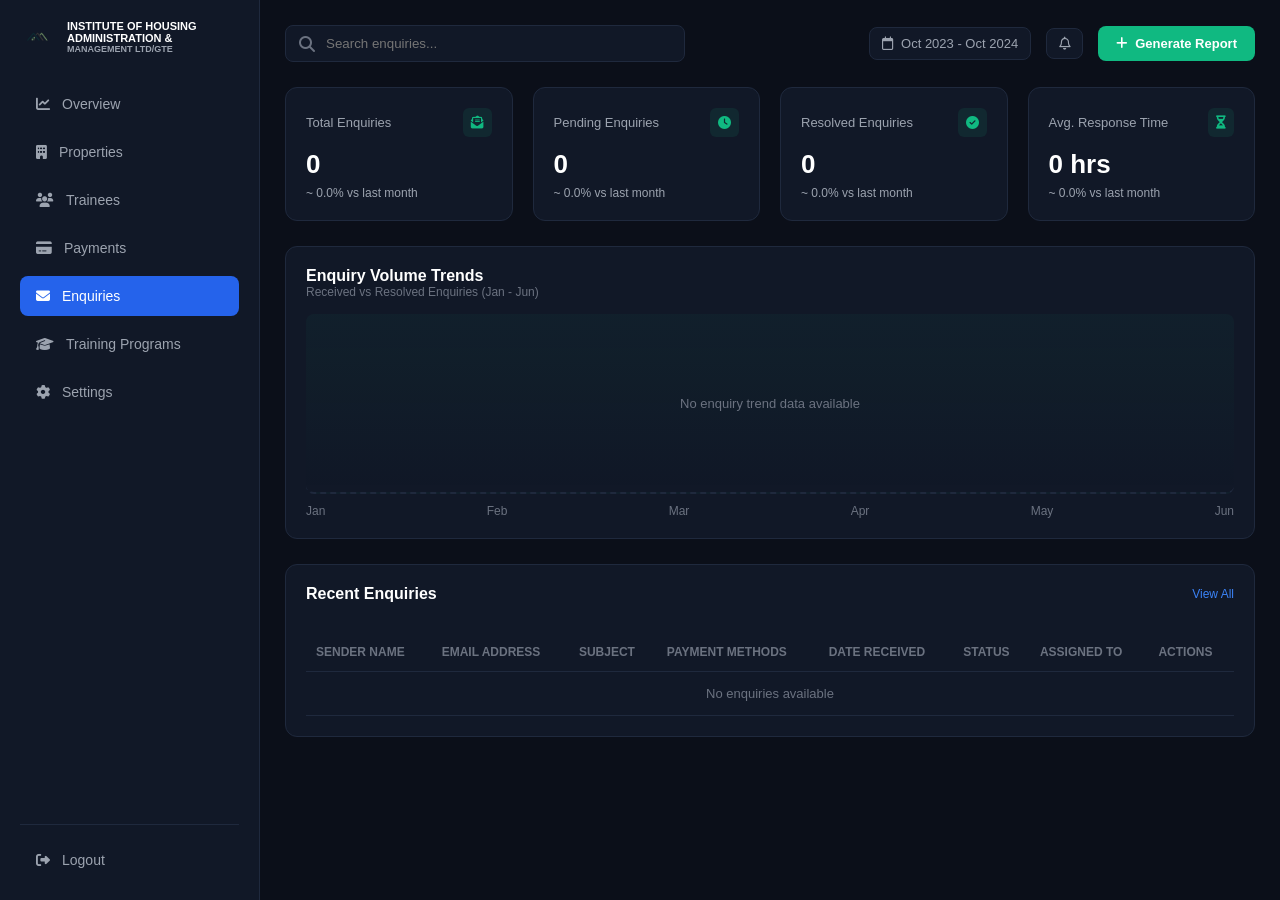
==== enquirydashboard.html @ 97b6db3e "ihouse_admin" ====
<!DOCTYPE html>
<html lang="en">
<head>
    <meta charset="UTF-8">
    <meta name="viewport" content="width=device-width, initial-scale=1.0">
    <title>Enquiry Dashboard</title>
    <link rel="stylesheet" href="enquiry.css">
    <!-- FontAwesome Icons -->
    <link rel="stylesheet" href="https://cdnjs.cloudflare.com/ajax/libs/font-awesome/6.4.0/css/all.min.css">
   
</head>
<body>

    <!-- SIDEBAR -->
    <aside class="sidebar">
        <a href="#" class="logo">
            <span>
                <img src="image/original logo.png" alt="Institute Logo">
            </span>
            <span>
                INSTITUTE OF HOUSING ADMINISTRATION <span>& </span>
                <small>MANAGEMENT LTD/GTE</small>
            </span>
        </a>

        <nav class="sidebar-nav">
            <a href="overviewdashboard.html">
                <i class="fa-solid fa-chart-line"></i>
                <span>Overview</span>
            </a>

            <a href="propertymgtdashboard.html">
                <i class="fa-solid fa-building"></i>
                <span>Properties</span>
            </a>

            <a href="traineesdashboard.html">
                <i class="fa-solid fa-users"></i>
                <span>Trainees</span>
            </a>

            <a href="paymentdashboard.html">
                <i class="fa-solid fa-credit-card"></i>
                <span>Payments</span>
            </a>

            <a href="enquirydashboard.html" class="active">
                <i class="fa-solid fa-envelope"></i>
                <span>Enquiries</span>
            </a>

            <a href="trainingprogramdashboard.html">
                <i class="fa-solid fa-graduation-cap"></i>
                <span>Training Programs</span>
            </a>

            <a href="settings.html">
                <i class="fa-solid fa-gear"></i>
                <span>Settings</span>
            </a>
        </nav>

        <div class="sidebar-bottom">
            <a href="#">
                <i class="fa-solid fa-right-from-bracket"></i>
                <span>Logout</span>
            </a>
        </div>
    </aside>

    <!-- MAIN CONTENT AREA -->
    <main class="main-content">
        
        <!-- TOP BAR -->
        <div class="top-bar">
            <div class="search-box">
                <i class="fa-solid fa-magnifying-glass"></i>
                <input type="text" placeholder="Search enquiries...">
            </div>
            <div class="top-actions">
                <div class="date-badge">
                    <i class="fa-regular fa-calendar"></i>
                    <span>Oct 2023 - Oct 2024</span>
                </div>
                <button class="icon-btn"><i class="fa-regular fa-bell"></i></button>
                <button class="primary-btn">
                    <i class="fa-solid fa-plus"></i>
                    <span>Generate Report</span>
                </button>
            </div>
        </div>

        <!-- METRICS CARDS (4 Enquiry Details with 0 values) -->
        <div class="metrics-grid">
            <div class="card">
                <div class="card-header">
                    <span>Total Enquiries</span>
                    <i class="fa-solid fa-envelope-open-text"></i>
                </div>
                <div class="card-value">0</div>
                <div class="card-subtext">~ 0.0% vs last month</div>
            </div>

            <div class="card">
                <div class="card-header">
                    <span>Pending Enquiries</span>
                    <i class="fa-solid fa-clock"></i>
                </div>
                <div class="card-value">0</div>
                <div class="card-subtext">~ 0.0% vs last month</div>
            </div>

            <div class="card">
                <div class="card-header">
                    <span>Resolved Enquiries</span>
                    <i class="fa-solid fa-circle-check"></i>
                </div>
                <div class="card-value">0</div>
                <div class="card-subtext">~ 0.0% vs last month</div>
            </div>

            <div class="card">
                <div class="card-header">
                    <span>Avg. Response Time</span>
                    <i class="fa-solid fa-hourglass-half"></i>
                </div>
                <div class="card-value">0 hrs</div>
                <div class="card-subtext">~ 0.0% vs last month</div>
            </div>
        </div>

        <!-- MIDDLE SECTION (TREND CHART ONLY) -->
        <div class="middle-grid">
            <div class="card chart-card">
                <div class="chart-header-flex">
                    <div>
                        <div class="chart-title">Enquiry Volume Trends</div>
                        <div class="chart-subtitle">Received vs Resolved Enquiries (Jan - Jun)</div>
                    </div>
                </div>
                <div class="chart-placeholder">
                    No enquiry trend data available
                </div>
                <div class="chart-labels">
                    <span>Jan</span><span>Feb</span><span>Mar</span><span>Apr</span><span>May</span><span>Jun</span>
                </div>
            </div>
        </div>

        <!-- LOWER SECTION (ENQUIRY TABLE WITH PAYMENT METHODS) -->
        <div class="card">
            <div class="chart-header-flex">
                <div class="chart-title">Recent Enquiries</div>
                <a href="#" style="color: #3b82f6; font-size: 12px; text-decoration: none;">View All</a>
            </div>
            <div class="table-responsive">
                <table class="table-container">
                    <thead>
                        <tr>
                            <th>Sender Name</th>
                            <th>Email Address</th>
                            <th>Subject</th>
                            <th>Payment Methods</th>
                            <th>Date Received</th>
                            <th>Status</th>
                            <th>Assigned To</th>
                            <th>Actions</th>
                        </tr>
                    </thead>
                    <tbody>
                        <tr>
                            <td colspan="8">No enquiries available</td>
                        </tr>
                    </tbody>
                </table>
            </div>
        </div>

    </main>

</body>
</html>
---- enquiry.css ----
* {
            margin: 0;
            padding: 0;
            box-sizing: border-box;
            font-family: 'Segoe UI', Tahoma, Geneva, Verdana, sans-serif;
        }

        body {
            background-color: #0b0f19;
            color: #ffffff;
            display: flex;
            min-height: 100vh;
        }

        /* --- SIDEBAR --- */
        .sidebar {
            width: 260px;
            background-color: #111827;
            padding: 20px;
            display: flex;
            flex-direction: column;
            justify-content: space-between;
            border-right: 1px solid #1f293d;
            flex-shrink: 0;
        }

        .logo {
            display: flex;
            align-items: center;
            gap: 12px;
            text-decoration: none;
            color: #ffffff;
            font-size: 11px;
            font-weight: 600;
            margin-bottom: 30px;
        }

        .logo img {
            width: 35px;
            height: auto;
        }

        .logo small {
            font-size: 9px;
            color: #9ca3af;
            display: block;
        }

        .sidebar-nav {
            display: flex;
            flex-direction: column;
            gap: 8px;
            flex-grow: 1;
        }

        .sidebar-nav a, .sidebar-bottom a {
            display: flex;
            align-items: center;
            gap: 12px;
            color: #9ca3af;
            text-decoration: none;
            padding: 12px 16px;
            border-radius: 8px;
            font-size: 14px;
            font-weight: 500;
            transition: all 0.2s ease;
        }

        .sidebar-nav a:hover, .sidebar-bottom a:hover {
            background-color: #1f293d;
            color: #ffffff;
        }

        .sidebar-nav a.active {
            background-color: #2563eb;
            color: #ffffff;
        }

        .sidebar-bottom {
            border-top: 1px solid #1f293d;
            padding-top: 15px;
        }

        /* --- MAIN CONTENT AREA --- */
        .main-content {
            flex-grow: 1;
            padding: 25px;
            overflow-y: auto;
            background-color: #0b0f19;
        }

        /* --- TOP BAR --- */
        .top-bar {
            display: flex;
            justify-content: space-between;
            align-items: center;
            margin-bottom: 25px;
            gap: 20px;
        }

        .search-box {
            position: relative;
            flex-grow: 1;
            max-width: 400px;
        }

        .search-box i {
            position: absolute;
            left: 14px;
            top: 50%;
            transform: translateY(-50%);
            color: #6b7280;
        }

        .search-box input {
            width: 100%;
            padding: 10px 15px 10px 40px;
            background-color: #111827;
            border: 1px solid #1f293d;
            border-radius: 8px;
            color: #ffffff;
            outline: none;
        }

        .top-actions {
            display: flex;
            align-items: center;
            gap: 15px;
        }

        .date-badge, .icon-btn {
            background-color: #111827;
            border: 1px solid #1f293d;
            padding: 8px 12px;
            border-radius: 8px;
            font-size: 13px;
            color: #9ca3af;
            display: flex;
            align-items: center;
            gap: 8px;
            cursor: pointer;
        }

        .primary-btn {
            background-color: #10b981;
            color: #ffffff;
            border: none;
            padding: 10px 18px;
            border-radius: 8px;
            font-weight: 600;
            font-size: 13px;
            cursor: pointer;
            display: flex;
            align-items: center;
            gap: 8px;
        }

        /* --- 4 METRICS CARDS (ZERO VALUES) --- */
        .metrics-grid {
            display: grid;
            grid-template-columns: repeat(4, 1fr);
            gap: 20px;
            margin-bottom: 25px;
        }

        .card {
            background-color: #111827;
            border: 1px solid #1f293d;
            border-radius: 12px;
            padding: 20px;
        }

        .card-header {
            display: flex;
            justify-content: space-between;
            align-items: center;
            color: #9ca3af;
            font-size: 13px;
            margin-bottom: 12px;
        }

        .card-header i {
            color: #10b981;
            background-color: rgba(16, 185, 129, 0.1);
            padding: 8px;
            border-radius: 6px;
        }

        .card-value {
            font-size: 26px;
            font-weight: 700;
            margin-bottom: 6px;
        }

        .card-subtext {
            font-size: 12px;
            color: #9ca3af;
        }

        /* --- DASHBOARD MIDDLE SECTION (TREND CHART ONLY) --- */
        .middle-grid {
            margin-bottom: 25px;
        }

        .chart-card {
            display: flex;
            flex-direction: column;
            justify-content: space-between;
        }

        .chart-header-flex {
            display: flex;
            justify-content: space-between;
            align-items: center;
            margin-bottom: 15px;
        }

        .chart-title {
            font-size: 16px;
            font-weight: 600;
        }

        .chart-subtitle {
            font-size: 12px;
            color: #6b7280;
        }

        .chart-placeholder {
            height: 180px;
            background: linear-gradient(180deg, rgba(16, 185, 129, 0.05) 0%, rgba(16, 185, 129, 0) 100%);
            border-bottom: 2px dashed #1f293d;
            border-radius: 8px;
            display: flex;
            align-items: center;
            justify-content: center;
            color: #6b7280;
            font-size: 13px;
        }

        .chart-labels {
            display: flex;
            justify-content: space-between;
            color: #6b7280;
            font-size: 12px;
            margin-top: 10px;
        }

        /* --- LOWER SECTION (ENQUIRY TABLE) --- */
        .table-responsive {
            width: 100%;
            overflow-x: auto;
        }

        .table-container {
            width: 100%;
            border-collapse: collapse;
            margin-top: 15px;
        }

        .table-container th {
            text-align: left;
            padding: 12px 10px;
            font-size: 12px;
            color: #6b7280;
            text-transform: uppercase;
            border-bottom: 1px solid #1f293d;
            white-space: nowrap;
        }

        .table-container td {
            padding: 14px 10px;
            font-size: 13px;
            color: #6b7280;
            text-align: center;
            border-bottom: 1px solid #1f293d;
        }

        @media (max-width: 1024px) {
            .metrics-grid {
                grid-template-columns: repeat(2, 1fr);
            }
        }
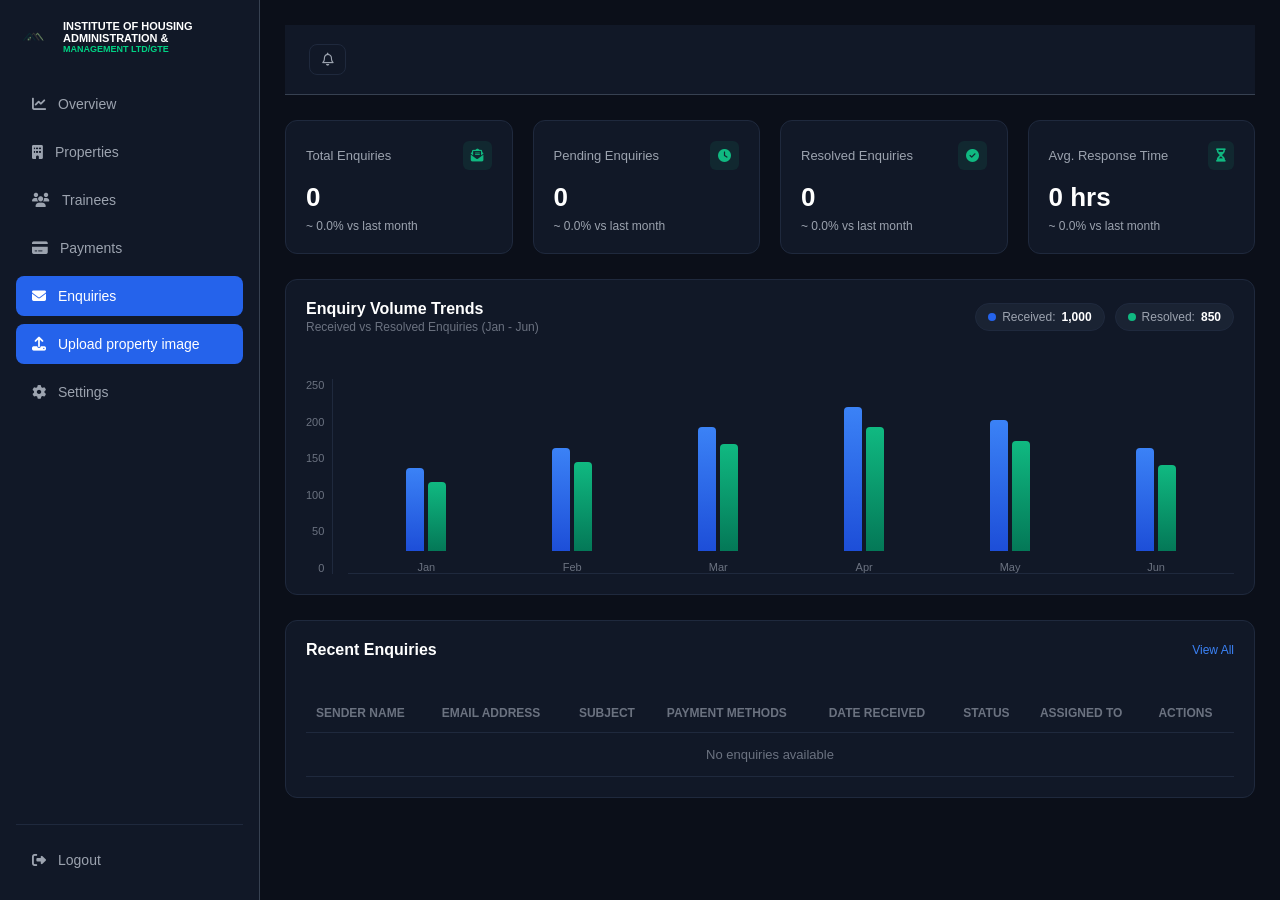
==== commit 9ddf9ef0: "Update dashboard files" ====
--- a/enquirydashboard.html
+++ b/enquirydashboard.html
@@ -1,5 +1,6 @@
 <!DOCTYPE html>
 <html lang="en">
+
 <head>
     <meta charset="UTF-8">
     <meta name="viewport" content="width=device-width, initial-scale=1.0">
@@ -7,8 +8,9 @@
     <link rel="stylesheet" href="enquiry.css">
     <!-- FontAwesome Icons -->
     <link rel="stylesheet" href="https://cdnjs.cloudflare.com/ajax/libs/font-awesome/6.4.0/css/all.min.css">
-   
+
 </head>
+
 <body>
 
     <!-- SIDEBAR -->
@@ -24,7 +26,7 @@
         </a>
 
         <nav class="sidebar-nav">
-            <a href="overviewdashboard.html">
+            <a href="index.html">
                 <i class="fa-solid fa-chart-line"></i>
                 <span>Overview</span>
             </a>
@@ -49,10 +51,12 @@
                 <span>Enquiries</span>
             </a>
 
-            <a href="trainingprogramdashboard.html">
-                <i class="fa-solid fa-graduation-cap"></i>
-                <span>Training Programs</span>
-            </a>
+
+            <a href="propertyupload.html" class="active">
+                <i class="fa-solid fa-upload"></i>
+                <span>Upload property image </span>
+            </a>
+
 
             <a href="settings.html">
                 <i class="fa-solid fa-gear"></i>
@@ -70,23 +74,27 @@
 
     <!-- MAIN CONTENT AREA -->
     <main class="main-content">
-        
+
         <!-- TOP BAR -->
         <div class="top-bar">
-            <div class="search-box">
-                <i class="fa-solid fa-magnifying-glass"></i>
-                <input type="text" placeholder="Search enquiries...">
-            </div>
+            <button class="mobile-menu-toggle" aria-label="Toggle Navigation">
+                <i class="fa-solid fa-bars"></i>
+            </button>
+
             <div class="top-actions">
-                <div class="date-badge">
+                <!-- <div class="date-badge">
                     <i class="fa-regular fa-calendar"></i>
                     <span>Oct 2023 - Oct 2024</span>
-                </div>
-                <button class="icon-btn"><i class="fa-regular fa-bell"></i></button>
-                <button class="primary-btn">
+                </div> -->
+
+                <button class="icon-btn">
+                    <i class="fa-regular fa-bell"></i>
+                </button>
+
+                <!-- <button class="primary-btn">
                     <i class="fa-solid fa-plus"></i>
                     <span>Generate Report</span>
-                </button>
+                </button> -->
             </div>
         </div>
 
@@ -130,6 +138,25 @@
         </div>
 
         <!-- MIDDLE SECTION (TREND CHART ONLY) -->
+        <!-- <div class="middle-grid">
+            <div class="card chart-card">
+                <div class="chart-header-flex">
+                    <div>
+                        <div class="chart-title">Enquiry Volume Trends</div>
+                        <div class="chart-subtitle">Received vs Resolved Enquiries (Jan - Jun)</div>
+                    </div>
+                </div>
+                <div class="chart-placeholder">
+                    No enquiry trend data available
+                </div>
+                <div class="chart-labels">
+                    <span>Jan</span><span>Feb</span><span>Mar</span><span>Apr</span><span>May</span><span>Jun</span>
+                </div>
+            </div>
+        </div> -->
+
+
+
         <div class="middle-grid">
             <div class="card chart-card">
                 <div class="chart-header-flex">
@@ -137,15 +164,129 @@
                         <div class="chart-title">Enquiry Volume Trends</div>
                         <div class="chart-subtitle">Received vs Resolved Enquiries (Jan - Jun)</div>
                     </div>
-                </div>
-                <div class="chart-placeholder">
-                    No enquiry trend data available
-                </div>
-                <div class="chart-labels">
-                    <span>Jan</span><span>Feb</span><span>Mar</span><span>Apr</span><span>May</span><span>Jun</span>
-                </div>
-            </div>
-        </div>
+
+                    <!-- Summary Badges -->
+                    <div class="chart-summary-pills">
+                        <div class="pill pill-received">
+                            <span class="pill-dot"></span>
+                            <span class="pill-label">Received:</span>
+                            <strong id="total-received-count">1,000</strong>
+                        </div>
+                        <div class="pill pill-resolved">
+                            <span class="pill-dot"></span>
+                            <span class="pill-label">Resolved:</span>
+                            <strong id="total-resolved-count">850</strong>
+                        </div>
+                    </div>
+                </div>
+
+                <!-- Custom Visual Bar Chart Container -->
+                <div class="chart-visual-container">
+                    <!-- Y-Axis Scales -->
+                    <div class="y-axis-labels">
+                        <span>250</span>
+                        <span>200</span>
+                        <span>150</span>
+                        <span>100</span>
+                        <span>50</span>
+                        <span>0</span>
+                    </div>
+
+                    <!-- Graph Area -->
+                    <div class="chart-bars-wrapper">
+                        <!-- JAN (120 Received / 100 Resolved) -->
+                        <div class="bar-group">
+                            <div class="bar-pair">
+                                <div class="bar bar-received" style="--bar-height: 48%;" title="Received: 120">
+                                    <span class="bar-tooltip">120</span>
+                                </div>
+                                <div class="bar bar-resolved" style="--bar-height: 40%;" title="Resolved: 100">
+                                    <span class="bar-tooltip">100</span>
+                                </div>
+                            </div>
+                            <span class="month-label">Jan</span>
+                        </div>
+
+                        <!-- FEB (150 Received / 130 Resolved) -->
+                        <div class="bar-group">
+                            <div class="bar-pair">
+                                <div class="bar bar-received" style="--bar-height: 60%;" title="Received: 150">
+                                    <span class="bar-tooltip">150</span>
+                                </div>
+                                <div class="bar bar-resolved" style="--bar-height: 52%;" title="Resolved: 130">
+                                    <span class="bar-tooltip">130</span>
+                                </div>
+                            </div>
+                            <span class="month-label">Feb</span>
+                        </div>
+
+                        <!-- MAR (180 Received / 155 Resolved) -->
+                        <div class="bar-group">
+                            <div class="bar-pair">
+                                <div class="bar bar-received" style="--bar-height: 72%;" title="Received: 180">
+                                    <span class="bar-tooltip">180</span>
+                                </div>
+                                <div class="bar bar-resolved" style="--bar-height: 62%;" title="Resolved: 155">
+                                    <span class="bar-tooltip">155</span>
+                                </div>
+                            </div>
+                            <span class="month-label">Mar</span>
+                        </div>
+
+                        <!-- APR (210 Received / 180 Resolved) -->
+                        <div class="bar-group">
+                            <div class="bar-pair">
+                                <div class="bar bar-received" style="--bar-height: 84%;" title="Received: 210">
+                                    <span class="bar-tooltip">210</span>
+                                </div>
+                                <div class="bar bar-resolved" style="--bar-height: 72%;" title="Resolved: 180">
+                                    <span class="bar-tooltip">180</span>
+                                </div>
+                            </div>
+                            <span class="month-label">Apr</span>
+                        </div>
+
+                        <!-- MAY (190 Received / 160 Resolved) -->
+                        <div class="bar-group">
+                            <div class="bar-pair">
+                                <div class="bar bar-received" style="--bar-height: 76%;" title="Received: 190">
+                                    <span class="bar-tooltip">190</span>
+                                </div>
+                                <div class="bar bar-resolved" style="--bar-height: 64%;" title="Resolved: 160">
+                                    <span class="bar-tooltip">160</span>
+                                </div>
+                            </div>
+                            <span class="month-label">May</span>
+                        </div>
+
+                        <!-- JUN (150 Received / 125 Resolved) -->
+                        <div class="bar-group">
+                            <div class="bar-pair">
+                                <div class="bar bar-received" style="--bar-height: 60%;" title="Received: 150">
+                                    <span class="bar-tooltip">150</span>
+                                </div>
+                                <div class="bar bar-resolved" style="--bar-height: 50%;" title="Resolved: 125">
+                                    <span class="bar-tooltip">125</span>
+                                </div>
+                            </div>
+                            <span class="month-label">Jun</span>
+                        </div>
+                    </div>
+                </div>
+            </div>
+        </div>
+
+
+
+
+
+
+
+
+
+
+
+
 
         <!-- LOWER SECTION (ENQUIRY TABLE WITH PAYMENT METHODS) -->
         <div class="card">
@@ -179,4 +320,65 @@
     </main>
 
 </body>
+
+
+<script>
+
+    document.addEventListener('DOMContentLoaded', () => {
+        const mobileToggle = document.querySelector('.mobile-menu-toggle');
+        const sidebar = document.querySelector('.sidebar');
+
+        // Create backdrop overlay dynamically for closing the sidebar on click/tap outside
+        const overlay = document.createElement('div');
+        overlay.classList.add('sidebar-overlay');
+        document.body.appendChild(overlay);
+
+        // Function to open sidebar
+        function openSidebar() {
+            sidebar.classList.add('active');
+            overlay.classList.add('active');
+            document.body.style.overflow = 'hidden'; // Prevent background scrolling
+            mobileToggle.setAttribute('aria-expanded', 'true');
+        }
+
+        // Function to close sidebar
+        function closeSidebar() {
+            sidebar.classList.remove('active');
+            overlay.classList.remove('active');
+            document.body.style.overflow = ''; // Restore background scrolling
+            mobileToggle.setAttribute('aria-expanded', 'false');
+        }
+
+        // Toggle button click event
+        if (mobileToggle) {
+            mobileToggle.addEventListener('click', (e) => {
+                e.stopPropagation();
+                const isOpen = sidebar.classList.contains('active');
+                if (isOpen) {
+                    closeSidebar();
+                } else {
+                    openSidebar();
+                }
+            });
+        }
+
+        // Close when clicking on backdrop overlay
+        overlay.addEventListener('click', closeSidebar);
+
+        // Close when pressing the Escape key
+        document.addEventListener('keydown', (e) => {
+            if (e.key === 'Escape' && sidebar.classList.contains('active')) {
+                closeSidebar();
+            }
+        });
+
+        // Automatically reset states when resizing screen past mobile breakpoint (850px)
+        window.addEventListener('resize', () => {
+            if (window.innerWidth > 850 && sidebar.classList.contains('active')) {
+                closeSidebar();
+            }
+        });
+    });
+</script>
+
 </html>
--- a/enquiry.css
+++ b/enquiry.css
@@ -24,6 +24,25 @@
             flex-shrink: 0;
         }
 
+        .sidebar {
+         position: fixed;
+         top: 0;
+         left: 0;
+         width: 260px;
+         height: 100vh;
+         background-color: #111827;
+         border-right: 1px solid #374151;
+         display: flex;
+         flex-direction: column;
+         z-index: 1100;
+         overflow-y: auto;
+         padding: 20px 16px;
+        }
+
+
+
+
+
         .logo {
             display: flex;
             align-items: center;
@@ -42,7 +61,7 @@
 
         .logo small {
             font-size: 9px;
-            color: #9ca3af;
+             color: #00d284;
             display: block;
         }
 
@@ -53,7 +72,8 @@
             flex-grow: 1;
         }
 
-        .sidebar-nav a, .sidebar-bottom a {
+        .sidebar-nav a,
+        .sidebar-bottom a {
             display: flex;
             align-items: center;
             gap: 12px;
@@ -66,7 +86,8 @@
             transition: all 0.2s ease;
         }
 
-        .sidebar-nav a:hover, .sidebar-bottom a:hover {
+        .sidebar-nav a:hover,
+        .sidebar-bottom a:hover {
             background-color: #1f293d;
             color: #ffffff;
         }
@@ -89,14 +110,96 @@
             background-color: #0b0f19;
         }
 
+        .main-content {
+            flex-grow: 1;
+            display: flex;
+            flex-direction: column;
+            min-width: 0;
+            overflow: visible;
+            margin-left: 260px
+        }
+
         /* --- TOP BAR --- */
-        .top-bar {
+        /* .top-bar {
             display: flex;
             justify-content: space-between;
             align-items: center;
             margin-bottom: 25px;
             gap: 20px;
-        }
+        } */
+
+
+         .top-bar{
+            height: 70px;
+            background-color: #111827;
+            border-bottom: 1px solid #374151;
+            display: flex;
+            align-items: center;
+            justify-content: space-between;
+            padding: 0 24px;
+            position: sticky;
+            top: 0;
+            z-index: 90;
+             margin-bottom: 25px;
+        }
+
+
+        .top-actions {
+            display: flex;
+            align-items: center;
+            gap: 15px;
+        }
+
+
+
+
+        .mobile-menu-toggle {
+            display: none;
+            font-size: 1.25rem;
+            color: #8a99ad;
+            cursor: pointer;
+
+        }
+
+
+        /* --- MOBILE MENU TOGGLE BUTTON --- */
+        .mobile-menu-toggle {
+            display: none;
+            align-items: center;
+            justify-content: center;
+            width: 40px;
+            height: 40px;
+            background-color: #111827;
+            border: 1px solid #1f293d;
+            border-radius: 8px;
+            color: #8a99ad;
+            font-size: 1.1rem;
+            cursor: pointer;
+            transition: all 0.2s ease;
+            outline: none;
+            padding: 0;
+        }
+
+        /* Hover & Active Feedback */
+        .mobile-menu-toggle:hover {
+            background-color: #1f293d;
+            color: #ffffff;
+            border-color: #374151;
+        }
+
+        .mobile-menu-toggle:active {
+            transform: scale(0.95);
+        }
+
+        /* Accessibility Focus Indicator */
+        .mobile-menu-toggle:focus-visible {
+            border-color: #2563eb;
+            box-shadow: 0 0 0 2px rgba(37, 99, 235, 0.4);
+        }
+
+
+
+
 
         .search-box {
             position: relative;
@@ -122,13 +225,8 @@
             outline: none;
         }
 
-        .top-actions {
-            display: flex;
-            align-items: center;
-            gap: 15px;
-        }
-
-        .date-badge, .icon-btn {
+        .date-badge,
+        .icon-btn {
             background-color: #111827;
             border: 1px solid #1f293d;
             padding: 8px 12px;
@@ -198,7 +296,7 @@
         }
 
         /* --- DASHBOARD MIDDLE SECTION (TREND CHART ONLY) --- */
-        .middle-grid {
+        /* .middle-grid {
             margin-bottom: 25px;
         }
 
@@ -245,6 +343,238 @@
             margin-top: 10px;
         }
 
+ */
+
+
+
+
+        .middle-grid {
+            margin-bottom: 25px;
+        }
+
+        .chart-card {
+            display: flex;
+            flex-direction: column;
+            justify-content: space-between;
+            background-color: #111827;
+            border: 1px solid #1f293d;
+            border-radius: 12px;
+            padding: 20px;
+        }
+
+        .chart-header-flex {
+            display: flex;
+            justify-content: space-between;
+            align-items: center;
+            margin-bottom: 20px;
+            flex-wrap: wrap;
+            gap: 12px;
+        }
+
+        .chart-title {
+            font-size: 16px;
+            font-weight: 600;
+            color: #ffffff;
+        }
+
+        .chart-subtitle {
+            font-size: 12px;
+            color: #6b7280;
+            margin-top: 2px;
+        }
+
+        /* Summary Pills Legend */
+        .chart-summary-pills {
+            display: flex;
+            align-items: center;
+            gap: 10px;
+        }
+
+        .pill {
+            display: flex;
+            align-items: center;
+            gap: 6px;
+            background-color: #1a2333;
+            border: 1px solid #1f293d;
+            padding: 6px 12px;
+            border-radius: 20px;
+            font-size: 12px;
+            color: #9ca3af;
+        }
+
+        .pill strong {
+            color: #ffffff;
+        }
+
+        .pill-dot {
+            width: 8px;
+            height: 8px;
+            border-radius: 50%;
+        }
+
+        .pill-received .pill-dot {
+            background-color: #2563eb;
+            /* Primary Blue */
+        }
+
+        .pill-resolved .pill-dot {
+            background-color: #10b981;
+            /* Success Green */
+        }
+
+        /* Custom Visual Graph Structure */
+        .chart-visual-container {
+            display: flex;
+            gap: 15px;
+            height: 220px;
+            padding-top: 25px;
+            position: relative;
+        }
+
+        .y-axis-labels {
+            display: flex;
+            flex-direction: column;
+            justify-content: space-between;
+            color: #6b7280;
+            font-size: 11px;
+            text-align: right;
+            padding-right: 8px;
+            border-right: 1px solid #1f293d;
+            user-select: none;
+        }
+
+        .chart-bars-wrapper {
+            flex: 1;
+            display: flex;
+            justify-content: space-around;
+            align-items: flex-end;
+            border-bottom: 1px solid #1f293d;
+            padding-left: 5px;
+            padding-right: 5px;
+            position: relative;
+        }
+
+        .bar-group {
+            display: flex;
+            flex-direction: column;
+            align-items: center;
+            height: 100%;
+            justify-content: flex-end;
+            width: 14%;
+        }
+
+        .bar-pair {
+            display: flex;
+            align-items: flex-end;
+            gap: 4px;
+            height: 100%;
+            width: 100%;
+            justify-content: center;
+        }
+
+        .bar {
+            width: 45%;
+            max-width: 18px;
+            height: var(--bar-height);
+            border-radius: 4px 4px 0 0;
+            position: relative;
+            transition: height 0.6s cubic-bezier(0.4, 0, 0.2, 1), opacity 0.2s ease;
+            cursor: pointer;
+        }
+
+        .bar-received {
+            background: linear-gradient(180deg, #3b82f6 0%, #1d4ed8 100%);
+        }
+
+        .bar-resolved {
+            background: linear-gradient(180deg, #10b981 0%, #047857 100%);
+        }
+
+        .bar:hover {
+            opacity: 0.85;
+        }
+
+        /* Hover Tooltip */
+        .bar-tooltip {
+            position: absolute;
+            top: -26px;
+            left: 50%;
+            transform: translateX(-50%);
+            background-color: #111827;
+            border: 1px solid #374151;
+            color: #ffffff;
+            font-size: 10px;
+            font-weight: 600;
+            padding: 2px 5px;
+            border-radius: 4px;
+            opacity: 0;
+            pointer-events: none;
+            transition: opacity 0.2s ease;
+            white-space: nowrap;
+        }
+
+        .bar:hover .bar-tooltip {
+            opacity: 1;
+        }
+
+        .month-label {
+            font-size: 11px;
+            color: #6b7280;
+            margin-top: 10px;
+        }
+
+        /* ==========================================
+   MOBILE RESPONSIVE BREAKPOINTS
+   ========================================== */
+        @media (max-width: 640px) {
+            .chart-header-flex {
+                flex-direction: column;
+                align-items: flex-start;
+            }
+
+            .chart-summary-pills {
+                width: 100%;
+                justify-content: space-between;
+            }
+
+            .pill {
+                flex: 1;
+                justify-content: center;
+            }
+
+            .chart-visual-container {
+                height: 180px;
+                gap: 8px;
+            }
+
+            .bar {
+                width: 48%;
+                border-radius: 2px 2px 0 0;
+            }
+
+            .y-axis-labels {
+                font-size: 9px;
+            }
+
+            .month-label {
+                font-size: 10px;
+            }
+        }
+
+
+
+
+
+
+
+
+
+
+
+
+
+
+
         /* --- LOWER SECTION (ENQUIRY TABLE) --- */
         .table-responsive {
             width: 100%;
@@ -279,4 +609,60 @@
             .metrics-grid {
                 grid-template-columns: repeat(2, 1fr);
             }
+        }
+
+
+
+        /* =========================================
+
+==============================================*/
+
+
+        /* Off-canvas positioning for mobile screens */
+        @media (max-width: 850px) {
+            .sidebar {
+                position: fixed;
+                top: 0;
+                left: -260px;
+                /* Hide sidebar completely off-screen to the left */
+                width: 260px;
+                height: 100vh;
+                z-index: 1000;
+                transition: transform 0.3s cubic-bezier(0.4, 0, 0.2, 1);
+                box-shadow: none;
+            }
+
+            /* Slide in smoothly when active */
+            .sidebar.active {
+                transform: translateX(260px);
+                box-shadow: 4px 0 16px rgba(0, 0, 0, 0.25);
+            }
+
+            .main-content {
+                margin-left: 0;
+            }
+
+            .mobile-menu-toggle {
+                display: block;
+                cursor: pointer;
+            }
+        }
+
+        /* Screen overlay backdrop */
+        .sidebar-overlay {
+            position: fixed;
+            top: 0;
+            left: 0;
+            width: 100vw;
+            height: 100vh;
+            background-color: rgba(0, 0, 0, 0.5);
+            z-index: 999;
+            opacity: 0;
+            visibility: hidden;
+            transition: opacity 0.3s ease, visibility 0.3s ease;
+        }
+
+        .sidebar-overlay.active {
+            opacity: 1;
+            visibility: visible;
         }
